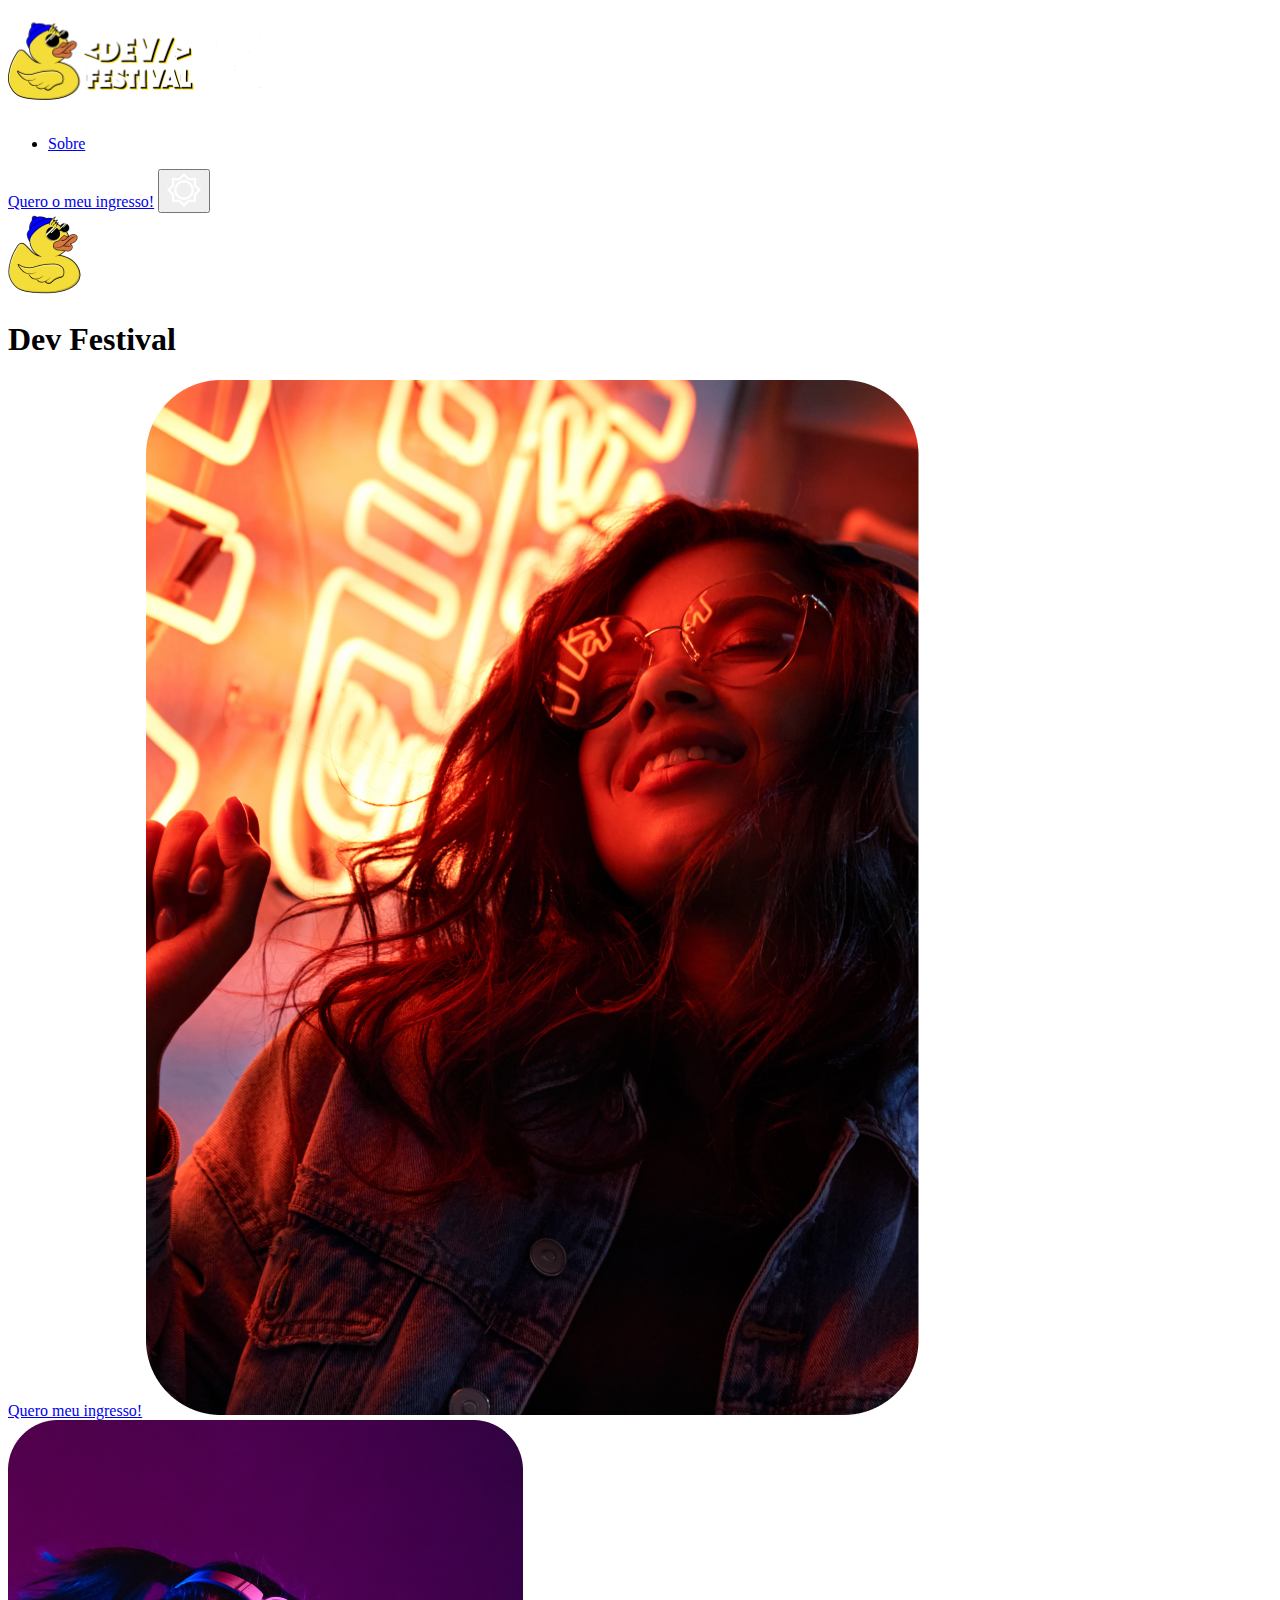
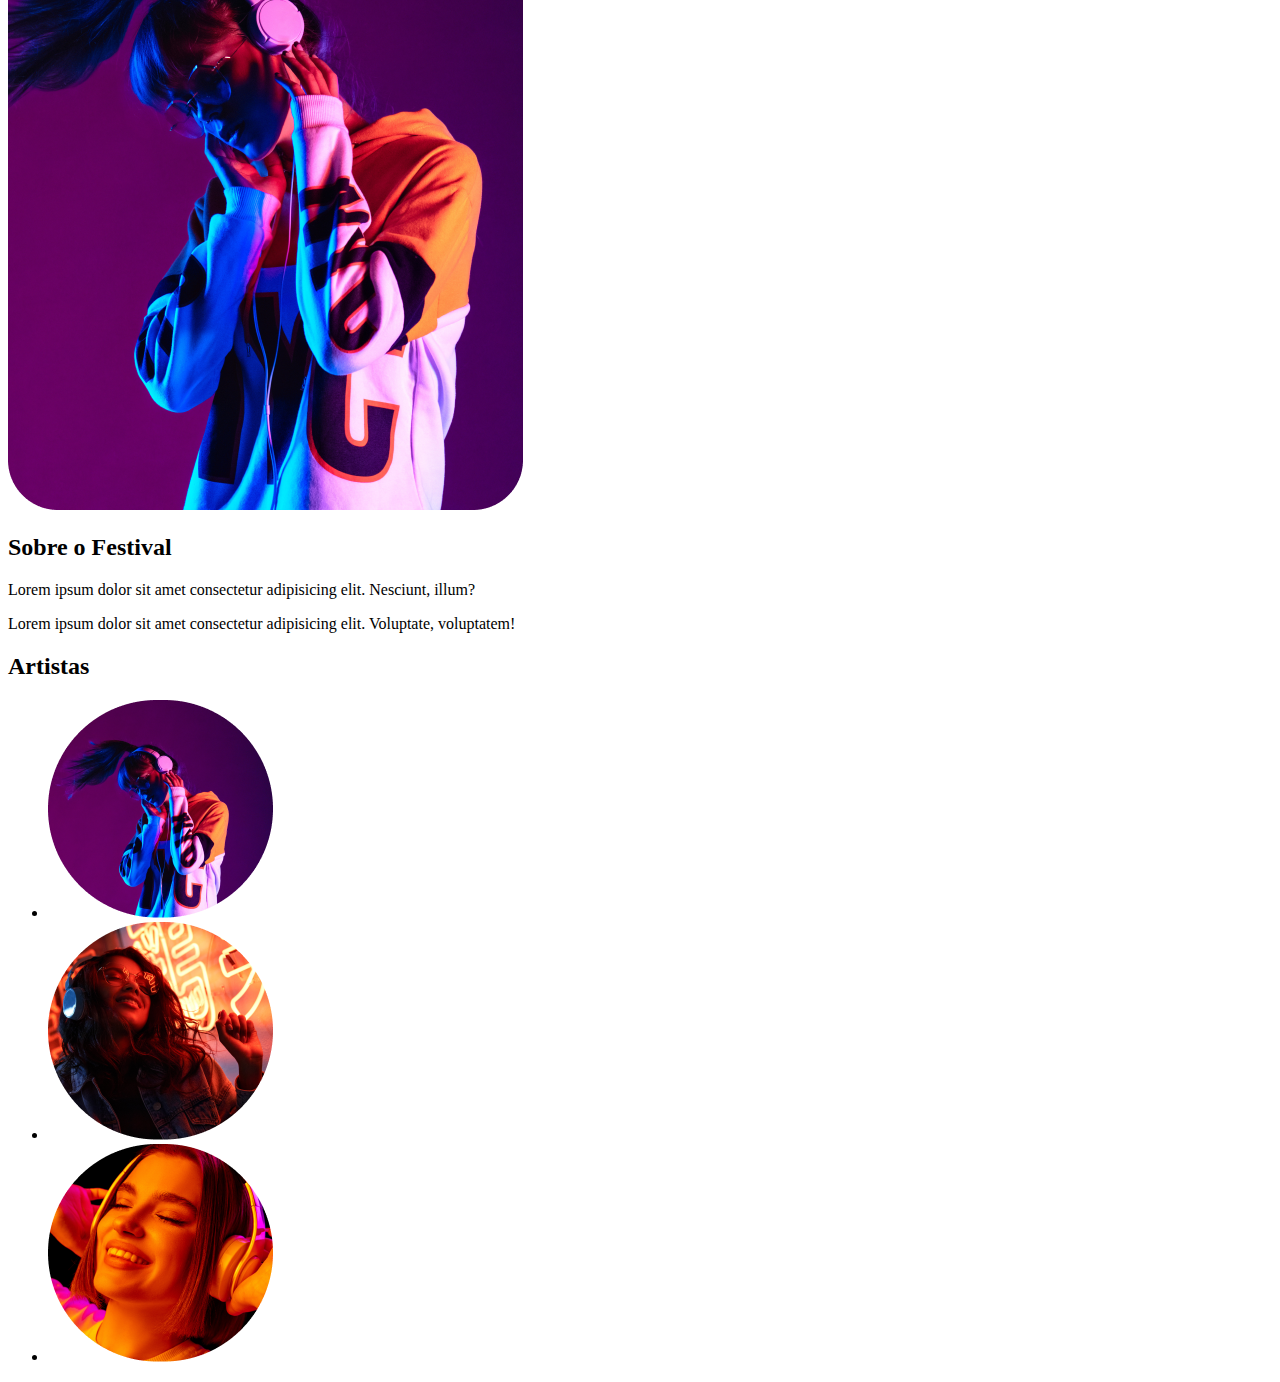
==== Recriando Site/index.html @ ab8d4db6 "Add files via upload" ====
<!DOCTYPE html>
<html lang="pt-BR">
  <head>
    <meta charset="UTF-8" />
    <meta http-equiv="X-UA-Compatible" content="IE=edge" />
    <meta name="viewport" content="width=device-width, initial-scale=1.0" />
    <title>Dev Festival</title>
  </head>
  <body>
    <header>
      <a href="index.html">
        <img src="./imagens/1.png" alt="Logo Kenzie Festival" />
      </a>
      <nav>
        <ul>
          <li>
            <a href="./index.html#sobre">Sobre</a>
          </li>
        </ul>
        <a href="./carrinho.html" target="_blank">Quero o meu ingresso!</a>
        <button>
          <img src="./imagens/Vectorsol.png" alt="DarkmodeOFF" />
        </button>
      </nav>
    </header>
    <section id="principal">
      <img src="./imagens/logo2.png" alt="Patinho de óculos" />
      <h1>Dev Festival</h1>
      <a href="./carrinho.html" target="_blank">Quero meu ingresso!</a>
      <img src="./imagens/ouvindomsc1.png" alt="Moça ouvindo música" />
    </section>
    <section id="sobre">
      <img src="./imagens/ouvindomsc2.png" alt="moça ouvindo música 2" />
      <h2>Sobre o Festival</h2>
      <p>
        Lorem ipsum dolor sit amet consectetur adipisicing elit. Nesciunt,
        illum?
      </p>
      <p>
        Lorem ipsum dolor sit amet consectetur adipisicing elit. Voluptate,
        voluptatem!
      </p>
      
    </section>
    <section id="artistas">
      <h2>Artistas</h2>
      <ul>
        <li>
          <img src="./imagens/artista1.png" alt="" />
        </li>
        <li>
          <img src="./imagens/artista2.png" alt="" />
        </li>
        <li>
          <img src="./imagens/artista3.png" alt="" />
        </li>
      </ul>
    </section>
  </body>
</html>
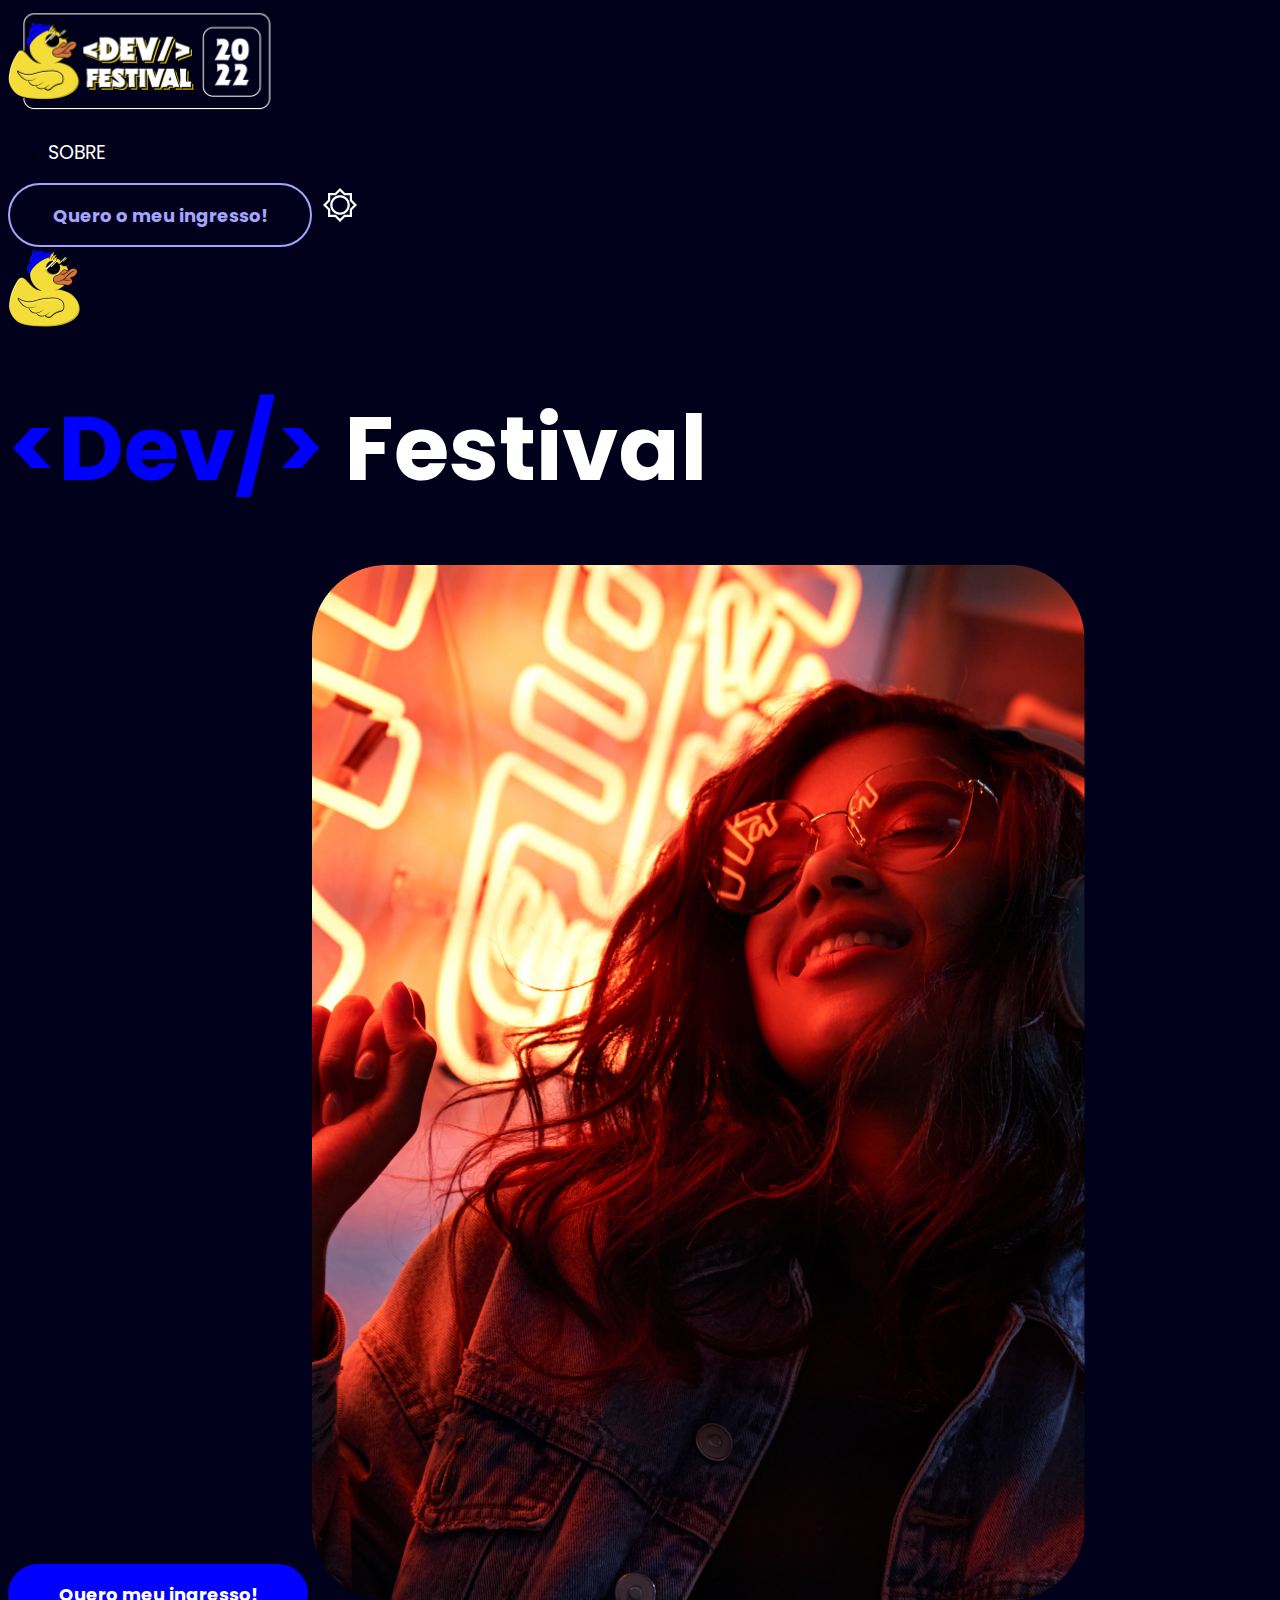
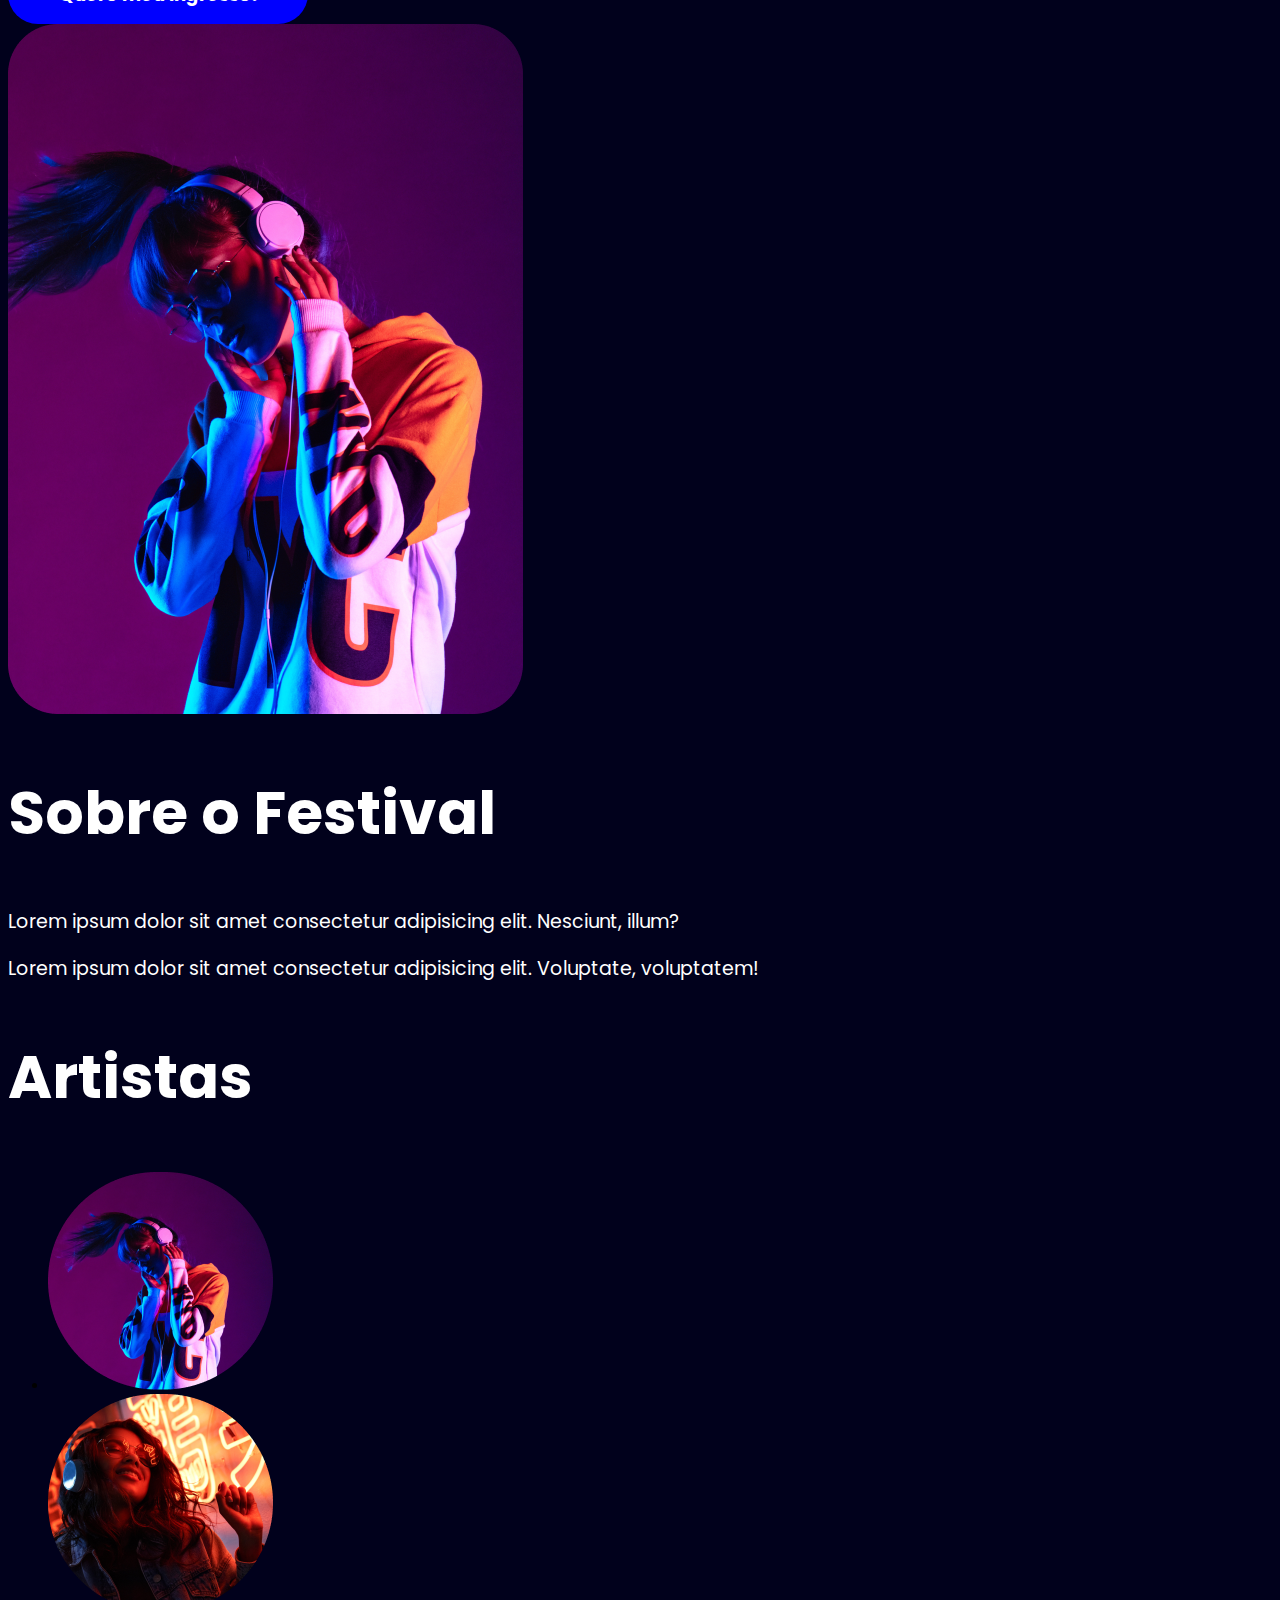
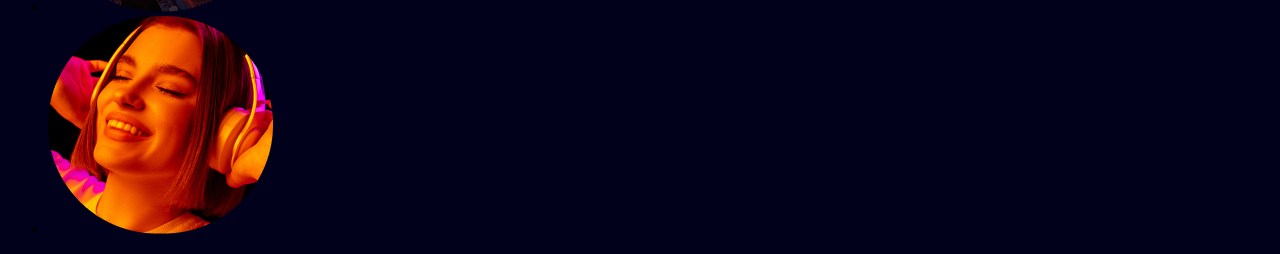
==== commit 7a7db9ac: "Add files via upload" ====
--- a/Recriando Site/index.html
+++ b/Recriando Site/index.html
@@ -1,6 +1,13 @@
 <!DOCTYPE html>
 <html lang="pt-BR">
   <head>
+    <link rel="stylesheet" href="./style.css" />
+    <link rel="preconnect" href="https://fonts.googleapis.com" />
+    <link rel="preconnect" href="https://fonts.gstatic.com" crossorigin />
+    <link
+      href="https://fonts.googleapis.com/css2?family=Poppins"
+      rel="stylesheet"
+    />
     <meta charset="UTF-8" />
     <meta http-equiv="X-UA-Compatible" content="IE=edge" />
     <meta name="viewport" content="width=device-width, initial-scale=1.0" />
@@ -11,39 +18,44 @@
       <a href="index.html">
         <img src="./imagens/1.png" alt="Logo Kenzie Festival" />
       </a>
-      <nav>
+      <nav class="menu">
         <ul>
           <li>
             <a href="./index.html#sobre">Sobre</a>
           </li>
         </ul>
-        <a href="./carrinho.html" target="_blank">Quero o meu ingresso!</a>
-        <button>
+        <a class="btn transparent" href="./carrinho.html"
+          >Quero o meu ingresso!</a
+        >
+        <button class="buttonhead">
           <img src="./imagens/Vectorsol.png" alt="DarkmodeOFF" />
         </button>
       </nav>
     </header>
     <section id="principal">
       <img src="./imagens/logo2.png" alt="Patinho de óculos" />
-      <h1>Dev Festival</h1>
-      <a href="./carrinho.html" target="_blank">Quero meu ingresso!</a>
+      <h1 class="title one">
+        <span class="blue-text">&lt;Dev/&gt;</span> Festival
+      </h1>
+      <a class="btn colorblue" href="./carrinho.html">Quero meu ingresso!</a>
       <img src="./imagens/ouvindomsc1.png" alt="Moça ouvindo música" />
     </section>
     <section id="sobre">
       <img src="./imagens/ouvindomsc2.png" alt="moça ouvindo música 2" />
-      <h2>Sobre o Festival</h2>
-      <p>
-        Lorem ipsum dolor sit amet consectetur adipisicing elit. Nesciunt,
-        illum?
-      </p>
-      <p>
-        Lorem ipsum dolor sit amet consectetur adipisicing elit. Voluptate,
-        voluptatem!
-      </p>
-      
+      <h2 class="title two">Sobre o Festival</h2>
+      <div class="content-box">
+        <p>
+          Lorem ipsum dolor sit amet consectetur adipisicing elit. Nesciunt,
+          illum?
+        </p>
+        <p>
+          Lorem ipsum dolor sit amet consectetur adipisicing elit. Voluptate,
+          voluptatem!
+        </p>
+      </div>
     </section>
     <section id="artistas">
-      <h2>Artistas</h2>
+      <h2 class="title two">Artistas</h2>
       <ul>
         <li>
           <img src="./imagens/artista1.png" alt="" />
--- a/Recriando Site/style.css
+++ b/Recriando Site/style.css
@@ -0,0 +1,118 @@
+/* BODY */
+
+body {
+  background-color: #01011c;
+}
+
+/*HEADER */
+
+header .menu ul a {
+  font-size: 19px;
+  font-family: "Poppins";
+  font-weight: 400;
+  color: white;
+  text-transform: uppercase;
+}
+
+/* TIPOGRAFIA */
+
+.title {
+  font-family: "Poppins";
+  color: white;
+}
+
+.title.one {
+  font-style: normal;
+  font-weight: 700;
+  font-size: 90px;
+  line-height: 110px;
+}
+
+.title.two {
+  font-style: normal;
+  font-weight: 700;
+  font-size: 60px;
+  line-height: 90px;
+}
+
+.title.three {
+  font-style: normal;
+  font-weight: 600;
+  font-size: 24px;
+  line-height: 36px;
+}
+
+.title.halfthree {
+  font-style: normal;
+  font-weight: 700;
+  font-size: 28px;
+  line-height: 42px;
+}
+
+.title.four {
+  font-style: normal;
+  font-weight: 600;
+  font-size: 19px;
+  line-height: 28px;
+}
+
+.content-box p {
+  font-family: "Poppins" ;
+  font-weight: 400;
+  font-size: 19px;
+  line-height: 28px;
+  color: white;
+}
+
+a {
+  font-family: "Poppins";
+  text-decoration: none;
+}
+
+.blue-text {
+  color: blue;
+}
+
+/* BOTÕES */
+
+.buttonhead {
+  cursor: pointer;
+  background-color: transparent;
+  border: none;
+}
+
+.btn {
+  display: inline-flex;
+  align-items: center;
+  justify-content: center;
+  font-family: "Poppins";
+  font-weight: 700;
+  font-size: 18px;
+  width: 300px;
+  height: 60px;
+  line-height: 27px;
+  border-radius: 255px;
+}
+
+.btn.colorblue {
+  background-color: #0000ff;
+  color: white;
+}
+
+.btn.colorblue:hover {
+  background: #4444ff;
+  border-color: #4444ff;
+  transition: 0.4s;
+}
+
+.btn.transparent {
+  background-color: transparent;
+  color: #a5a5ff;
+  border: 2px solid #a5a5ff;
+}
+
+.btn.transparent:hover {
+  background-color: #a5a5ff;
+  color: white;
+  transition: 0.4s;
+}
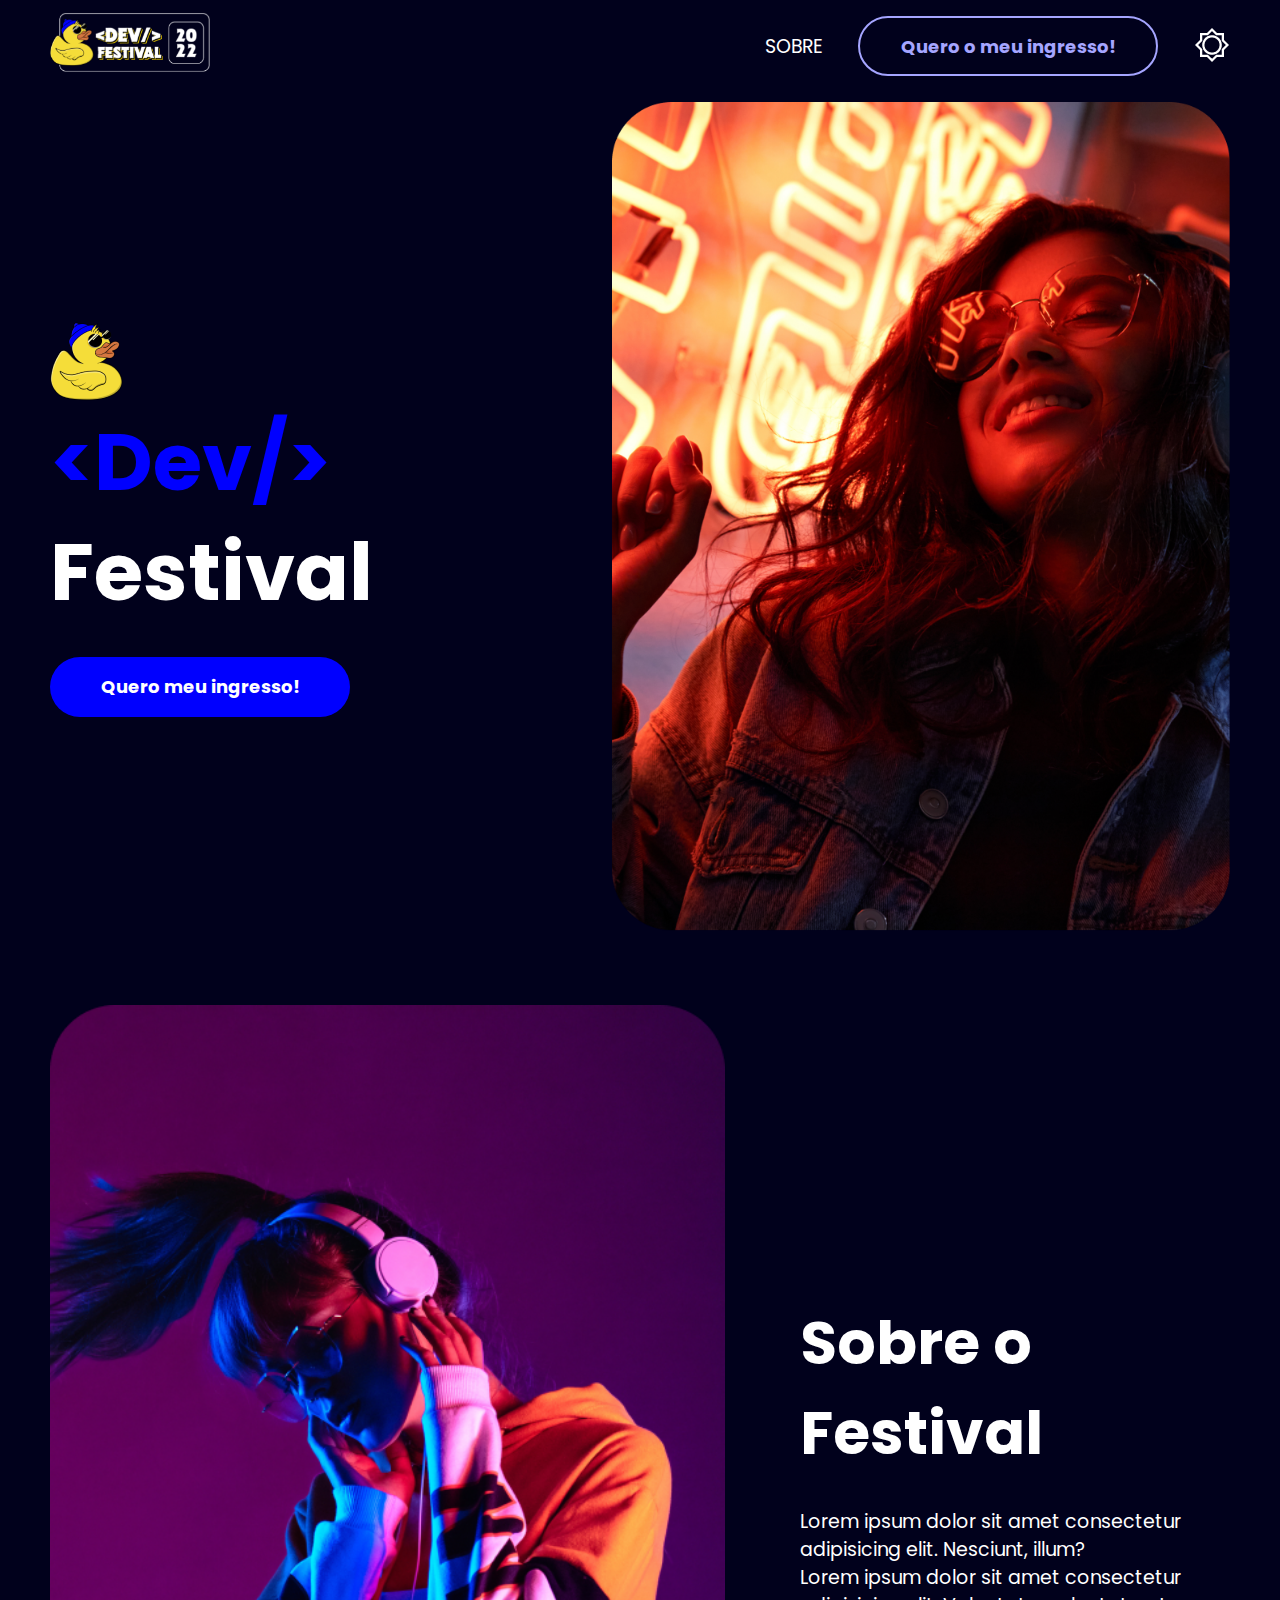
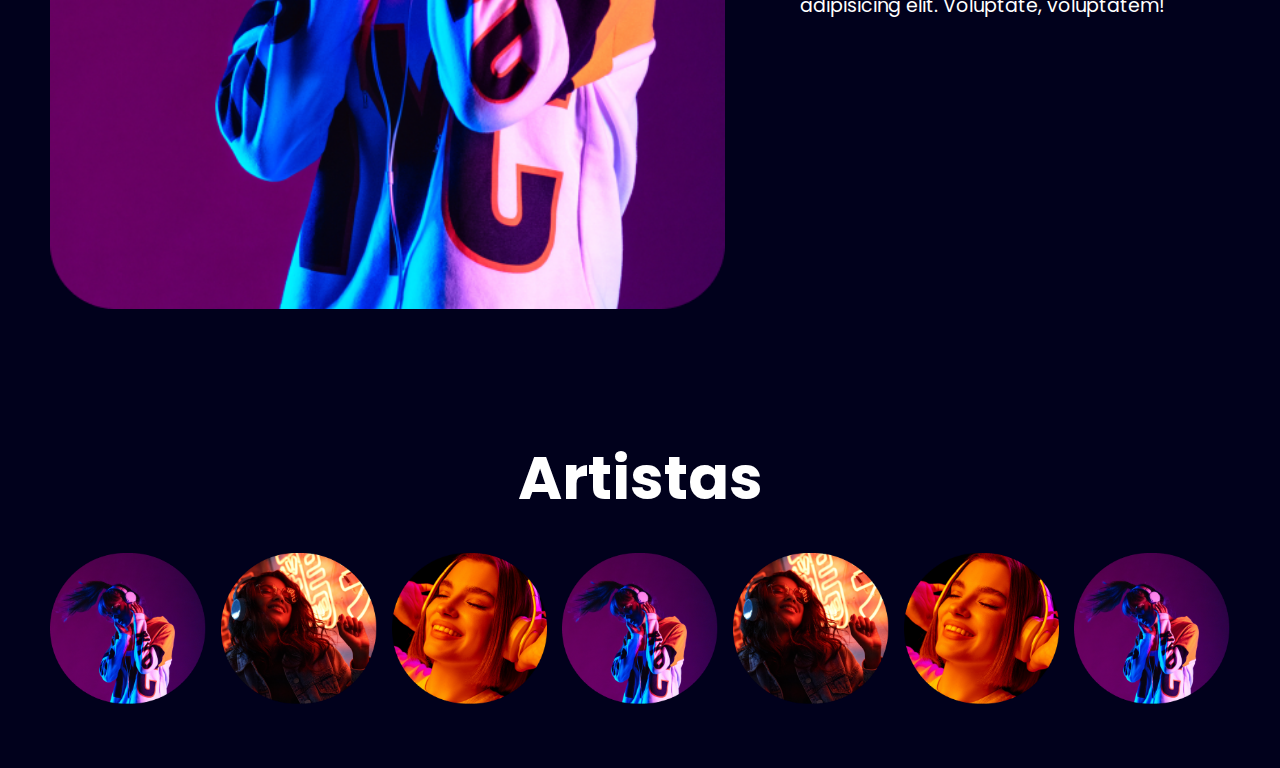
==== commit eb696224: "Add files via upload" ====
--- a/Recriando Site/index.html
+++ b/Recriando Site/index.html
@@ -14,59 +14,97 @@
     <title>Dev Festival</title>
   </head>
   <body>
-    <header>
-      <a href="index.html">
-        <img src="./imagens/1.png" alt="Logo Kenzie Festival" />
-      </a>
-      <nav class="menu">
-        <ul>
-          <li>
-            <a href="./index.html#sobre">Sobre</a>
-          </li>
-        </ul>
-        <a class="btn transparent" href="./carrinho.html"
-          >Quero o meu ingresso!</a
-        >
-        <button class="buttonhead">
-          <img src="./imagens/Vectorsol.png" alt="DarkmodeOFF" />
-        </button>
-      </nav>
+    <header id="header">
+      <div class="container">
+        <div class="flexbox">
+          <a href="index.html" class="logo">
+            <img src="./imagens/1.png" alt="Logo Kenzie Festival" />
+          </a>
+          <nav class="menu">
+            <ul>
+              <li>
+                <a href="./index.html#sobre">Sobre</a>
+              </li>
+            </ul>
+            <a class="btn transparent" href="./carrinho.html"
+              >Quero o meu ingresso!</a
+            >
+            <button class="buttonhead">
+              <img src="./imagens/Vectorsol.png" alt="DarkmodeOFF" />
+            </button>
+          </nav>
+        </div>
+      </div>
     </header>
     <section id="principal">
-      <img src="./imagens/logo2.png" alt="Patinho de óculos" />
-      <h1 class="title one">
-        <span class="blue-text">&lt;Dev/&gt;</span> Festival
-      </h1>
-      <a class="btn colorblue" href="./carrinho.html">Quero meu ingresso!</a>
-      <img src="./imagens/ouvindomsc1.png" alt="Moça ouvindo música" />
+      <div class="container">
+        <div class="flexbox">
+          <div class="left">
+            <img src="./imagens/logo2.png" alt="Patinho de óculos" />
+            <h1 class="title one">
+              <span class="blue-text">&lt;Dev/&gt;</span> Festival
+            </h1>
+            <div class="pad30-top">
+              <a class="btn colorblue" href="./carrinho.html"
+                >Quero meu ingresso!</a
+              >
+            </div>
+          </div>
+          <div class="right">
+            <img src="./imagens/ouvindomsc1.png" alt="Moça ouvindo música" />
+          </div>
+        </div>
+      </div>
     </section>
     <section id="sobre">
-      <img src="./imagens/ouvindomsc2.png" alt="moça ouvindo música 2" />
-      <h2 class="title two">Sobre o Festival</h2>
-      <div class="content-box">
-        <p>
-          Lorem ipsum dolor sit amet consectetur adipisicing elit. Nesciunt,
-          illum?
-        </p>
-        <p>
-          Lorem ipsum dolor sit amet consectetur adipisicing elit. Voluptate,
-          voluptatem!
-        </p>
+      <div class="container">
+        <div class="flexbox">
+          <div class="left">
+            <img src="./imagens/ouvindomsc2.png" alt="moça ouvindo música 2" />
+          </div>
+          <div class="right">
+            <h2 class="title two pad30-bottom">Sobre o Festival</h2>
+            <div class="content-box">
+              <p>
+                Lorem ipsum dolor sit amet consectetur adipisicing elit.
+                Nesciunt, illum?
+              </p>
+              <p>
+                Lorem ipsum dolor sit amet consectetur adipisicing elit.
+                Voluptate, voluptatem!
+              </p>
+            </div>
+          </div>
+        </div>
       </div>
     </section>
     <section id="artistas">
-      <h2 class="title two">Artistas</h2>
-      <ul>
-        <li>
-          <img src="./imagens/artista1.png" alt="" />
-        </li>
-        <li>
-          <img src="./imagens/artista2.png" alt="" />
-        </li>
-        <li>
-          <img src="./imagens/artista3.png" alt="" />
-        </li>
-      </ul>
+      <div class="container">
+        <h2 class="title two center pad30-bottom">Artistas</h2>
+        <ul>
+          <li>
+            <img src="./imagens/artista1.png" alt="" />
+          </li>
+          <li>
+            <img src="./imagens/artista2.png" alt="" />
+          </li>
+          <li>
+            <img src="./imagens/artista3.png" alt="" />
+          </li>
+          <li>
+            <img src="./imagens/artista1.png" alt="" />
+          </li>
+          <li>
+            <img src="./imagens/artista2.png" alt="" />
+          </li>
+          <li>
+            <img src="./imagens/artista3.png" alt="" />
+          </li>
+          <li>
+            <img src="./imagens/artista1.png" alt="" />
+          </li>
+        </ul>
+      </div>
     </section>
   </body>
 </html>
--- a/Recriando Site/style.css
+++ b/Recriando Site/style.css
@@ -1,10 +1,49 @@
 /* BODY */
+
+* {
+  margin: 0;
+  padding: 0;
+  box-sizing: border-box;
+}
 
 body {
   background-color: #01011c;
 }
 
+img {
+  max-width: 100%;
+}
+
+/* GLOBAL SPACING */
+.pad10-top {
+  padding-top: 10px;
+}
+
+.pad20-top {
+  padding-top: 20px;
+}
+
+.pad30-top {
+  padding-top: 30px;
+}
+
+.pad10-bottom {
+  padding-bottom: 10px;
+}
+
+.pad20-bottom {
+  padding-bottom: 20px;
+}
+
+.pad30-bottom {
+  padding-bottom: 30px;
+}
+
 /*HEADER */
+
+#header {
+  background-color: #01011c;
+}
 
 header .menu ul a {
   font-size: 19px;
@@ -14,17 +53,37 @@
   text-transform: uppercase;
 }
 
+#header ul li {
+  list-style: none;
+}
+
+#header .flexbox {
+  display: flex;
+  justify-content: space-between;
+}
+
+#header .flexbox nav {
+  align-items: center;
+  display: flex;
+  gap: 36px;
+}
+
+#header .flexbox .logo img {
+  max-width: 160px;
+}
+
 /* TIPOGRAFIA */
 
 .title {
   font-family: "Poppins";
   color: white;
+  line-height: 1.2;
 }
 
 .title.one {
   font-style: normal;
   font-weight: 700;
-  font-size: 90px;
+  font-size: 80px;
   line-height: 110px;
 }
 
@@ -56,8 +115,12 @@
   line-height: 28px;
 }
 
+.title.center {
+  text-align: center;
+}
+
 .content-box p {
-  font-family: "Poppins" ;
+  font-family: "Poppins";
   font-weight: 400;
   font-size: 19px;
   line-height: 28px;
@@ -71,6 +134,10 @@
 
 .blue-text {
   color: blue;
+}
+
+.lightblue-text {
+  color: #a5a5ff;
 }
 
 /* BOTÕES */
@@ -116,3 +183,168 @@
   color: white;
   transition: 0.4s;
 }
+
+/* GRID */
+
+.container {
+  padding: 10px;
+  width: 100%;
+  max-width: 1200px;
+  margin: 0 auto;
+}
+
+/* SESSÕES */
+
+#principal {
+  padding: 0px 0;
+}
+
+#principal .flexbox {
+  display: flex;
+  align-items: center;
+  gap: 65px;
+}
+
+#sobre {
+  padding: 50px 0;
+}
+
+#sobre .flexbox {
+  display: flex;
+  align-items: center;
+  gap: 75px;
+}
+
+#sobre .flexbox .left,
+#sobre .flex-box right {
+  width: 100%;
+}
+
+#sobre .flexbox .left img {
+  width: 100%;
+}
+
+#artistas {
+  padding: 50px 0;
+}
+
+#artistas ul li {
+  list-style: none;
+}
+
+#artistas ul {
+  display: flex;
+  gap: 15px;
+}
+
+#final .flexbox {
+  display: flex;
+  align-items: center;
+  flex-direction: column;
+  justify-content: center;
+  gap: 50px;
+  text-align: center;
+}
+
+#final .flexbox .ticket {
+  position: relative;
+  min-width: 700px;
+  min-height: 370px;
+  border: 1px solid #0000ff;
+  border-left-width: 100px;
+  padding: 40px;
+}
+
+#final .flexbox .ticket img {
+  position: absolute;
+  right: 20px;
+  bottom: 20px;
+}
+
+#final .flexbox .ticket .quantity {
+  margin-top: 20px;
+  padding: 20px;
+  border: 1px solid white;
+}
+
+#carrinho {
+  padding: 50px 0;
+}
+
+#carrinho .flexbox {
+  display: flex;
+  gap: 40px;
+}
+
+#carrinho .flexbox .left,
+#carrinho .flexbox .right {
+  width: 100%;
+}
+
+#carrinho .flexbox .right {
+  max-width: 300px;
+}
+
+#carrinho .flexbox .ticketlist {
+  margin-top: 30px;
+}
+
+#carrinho .flexbox .ticketlist .ticket {
+  align-items: center;
+  justify-content: space-between;
+  display: flex;
+  padding: 40px;
+  border: 1px solid #a5a5ff;
+  border-radius: 25px;
+}
+
+#carrinho .flexbox .ticketlist .ticket .control {
+  display: flex;
+  align-items: center;
+  justify-content: flex-end;
+  gap: 10px;
+}
+
+#carrinho .flexbox .ticketlist .ticket .control button {
+  font-family: "Poppins";
+  font-size: 17px;
+  display: inline-flex;
+  align-items: center;
+  justify-content: center;
+  width: 29px;
+  height: 29px;
+  color: #ffffff;
+  border: 2px solid white;
+  border-radius: 255px;
+  background-color: transparent;
+  cursor: pointer;
+}
+
+#carrinho .flexbox .ticketlist .ticket .control span {
+  font-family: "poppins";
+  font-size: 19px;
+  font-weight: 700;
+  color: #a5a5ff;
+}
+
+#carrinho .flexbox .form {
+  display: flex;
+  flex-direction: column;
+  gap: 15px;
+}
+
+#carrinho .flexbox .form input {
+  background-color: transparent;
+  height: 54px;
+  padding: 0 20px;
+  border: 1px solid #a5a5ff;
+  border-radius: 255px;
+  font-family: "Poppins";
+  font-size: 16px;
+  font-weight: 400px;
+}
+
+#carrinho .flexbox .form button {
+  cursor: pointer;
+  margin-top: 30px;
+}